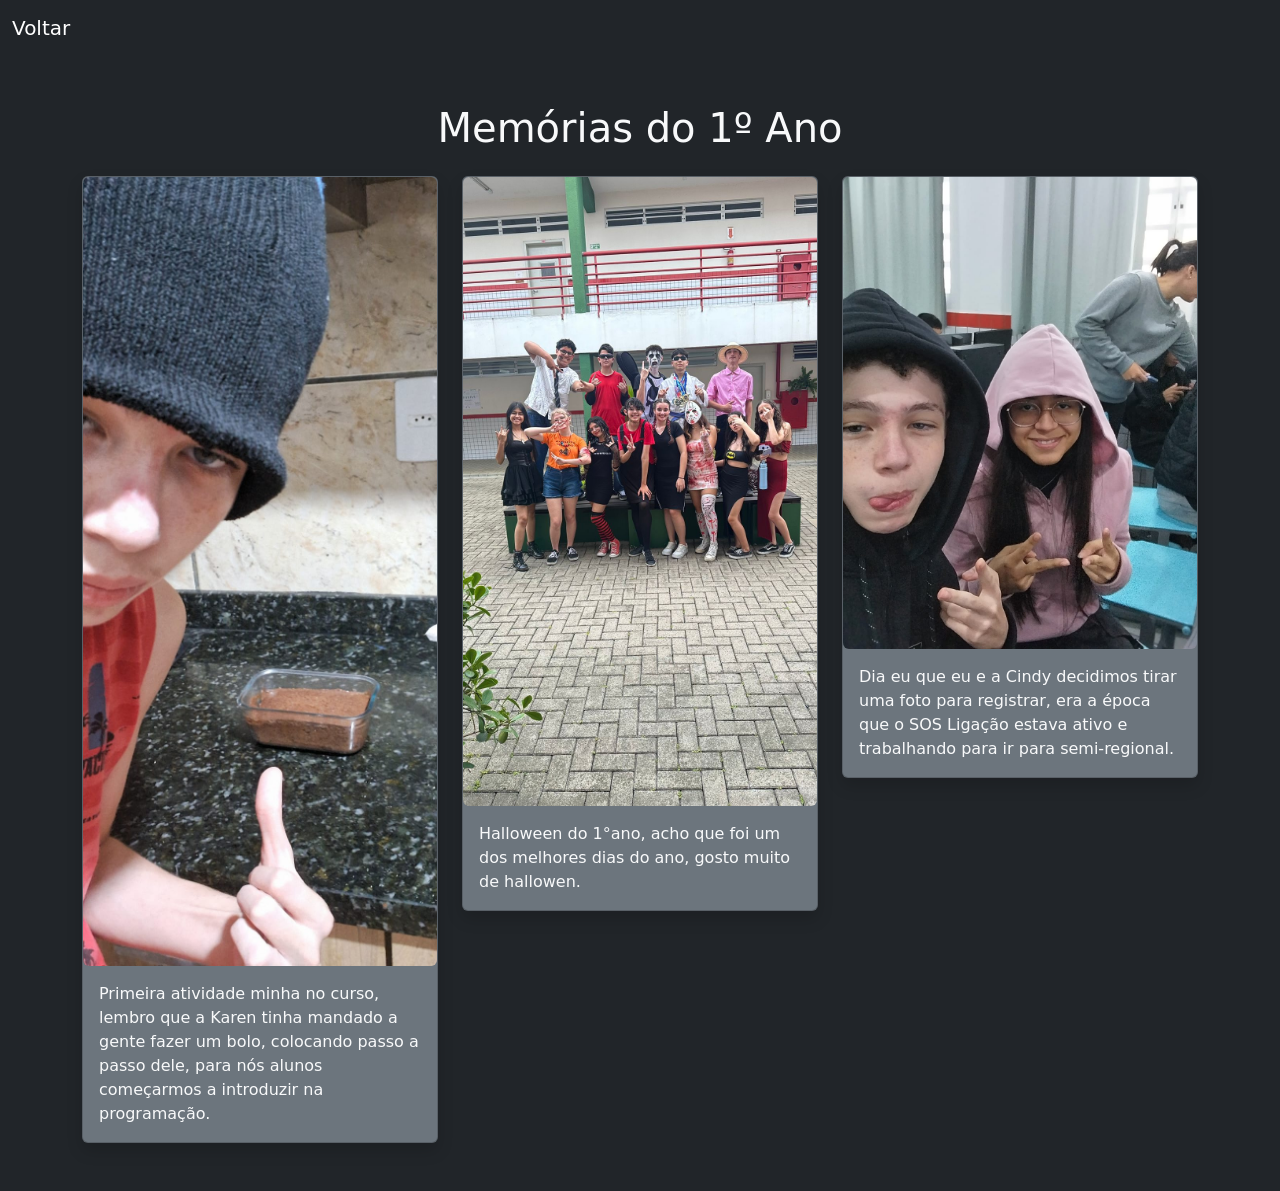
==== 1ano.html @ daa13dee "Add files via upload" ====
<!DOCTYPE html>
<html lang="pt-BR">
<head>
  <meta charset="UTF-8">
  <meta name="viewport" content="width=device-width, initial-scale=1.0">
  <link href="https://cdn.jsdelivr.net/npm/bootstrap@5.3.8/dist/css/bootstrap.min.css" rel="stylesheet">
  <title>Memórias do 1º Ano</title>
</head>
<body class="bg-dark text-light">

  <!-- Navbar -->
  <nav class="navbar navbar-dark bg-dark">
    <div class="container-fluid">
      <a class="navbar-brand" href="index.html">Voltar</a>
    </div>
  </nav>

  <!-- Conteúdo -->
  <div class="container py-5">
    <h1 class="text-center mb-4">Memórias do 1º Ano</h1>
    
    <!-- Grid de fotos -->
    <div class="row g-4">
      <div class="col-md-4">
        <div class="card bg-secondary text-light rounded shadow">
          <img src="WhatsApp Image 2026-03-18 at 15.41.22.jpeg" class="card-img-top rounded" alt="Foto 1">
          <div class="card-body">
            <p class="card-text">Primeira atividade minha no curso, lembro que a Karen tinha mandado a gente fazer um bolo, colocando passo a passo dele, para nós alunos começarmos a introduzir na programação.</p>
          </div>
        </div>
      </div>
      
      <div class="col-md-4">
        <div class="card bg-secondary text-light rounded shadow">
          <img src="WhatsApp Image 2026-03-19 at 07.45.33 (1).jpeg" class="card-img-top rounded" alt="Foto 2">
          <div class="card-body">
            <p class="card-text">Halloween do 1°ano, acho que foi um dos melhores dias do ano, gosto muito de hallowen.</p>
          </div>
        </div>
      </div>
      
      <div class="col-md-4">
        <div class="card bg-secondary text-light rounded shadow">
          <img src="WhatsApp Image 2026-03-19 at 07.46.26.jpeg" class="card-img-top rounded" alt="Foto 3">
          <div class="card-body">
            <p class="card-text">Dia eu que eu e a Cindy decidimos tirar uma foto para registrar, era a época que o SOS Ligação estava ativo e trabalhando para ir para semi-regional.</p>
          </div>
        </div>
      </div>
    </div>
  </div>

  <script src="https://cdn.jsdelivr.net/npm/bootstrap@5.3.8/dist/js/bootstrap.bundle.min.js"></script>
</body>
</html>
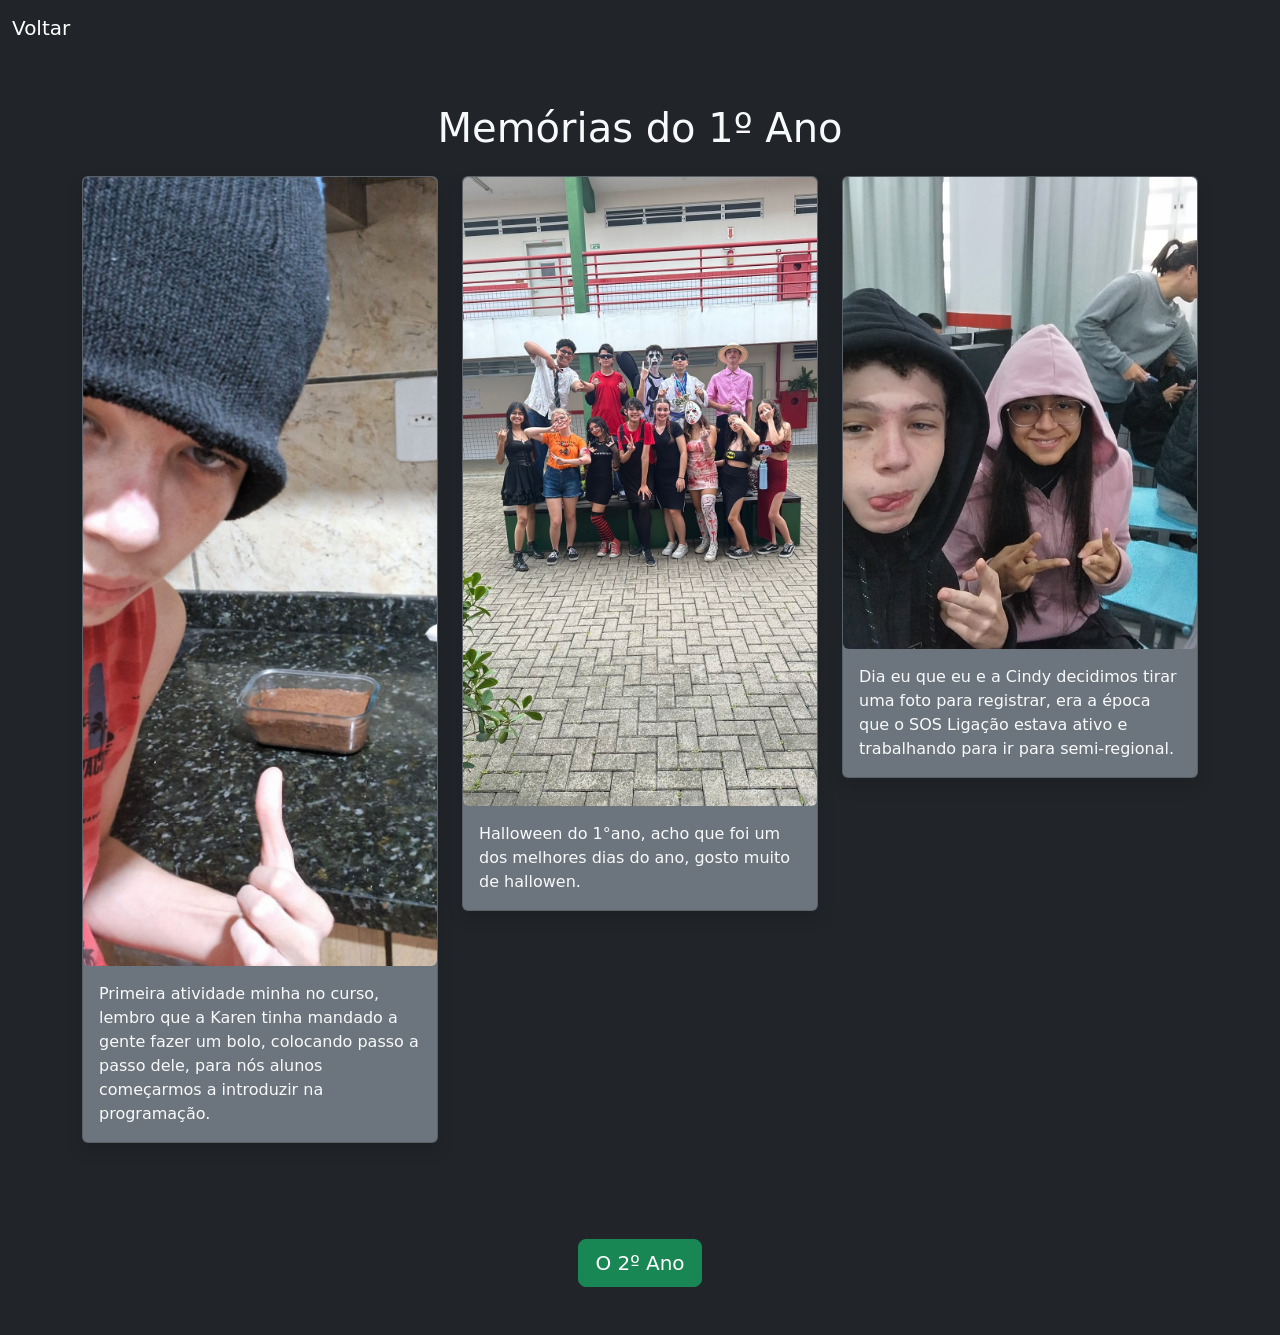
==== commit 9969bc20: "Add navigation button to 2nd year page Added a button to navigate to the 2nd year page." ====
--- a/1ano.html
+++ b/1ano.html
@@ -8,14 +8,14 @@
 </head>
 <body class="bg-dark text-light">
 
-  <!-- Navbar -->
+  
   <nav class="navbar navbar-dark bg-dark">
     <div class="container-fluid">
       <a class="navbar-brand" href="index.html">Voltar</a>
     </div>
   </nav>
 
-  <!-- Conteúdo -->
+  
   <div class="container py-5">
     <h1 class="text-center mb-4">Memórias do 1º Ano</h1>
     
@@ -50,6 +50,12 @@
     </div>
   </div>
 
+  <div class="text-center my-5">
+  <a href="2ano.html" class="btn btn-success btn-lg">
+    O 2º Ano
+  </a>
+</div>
+
   <script src="https://cdn.jsdelivr.net/npm/bootstrap@5.3.8/dist/js/bootstrap.bundle.min.js"></script>
 </body>
 </html>
